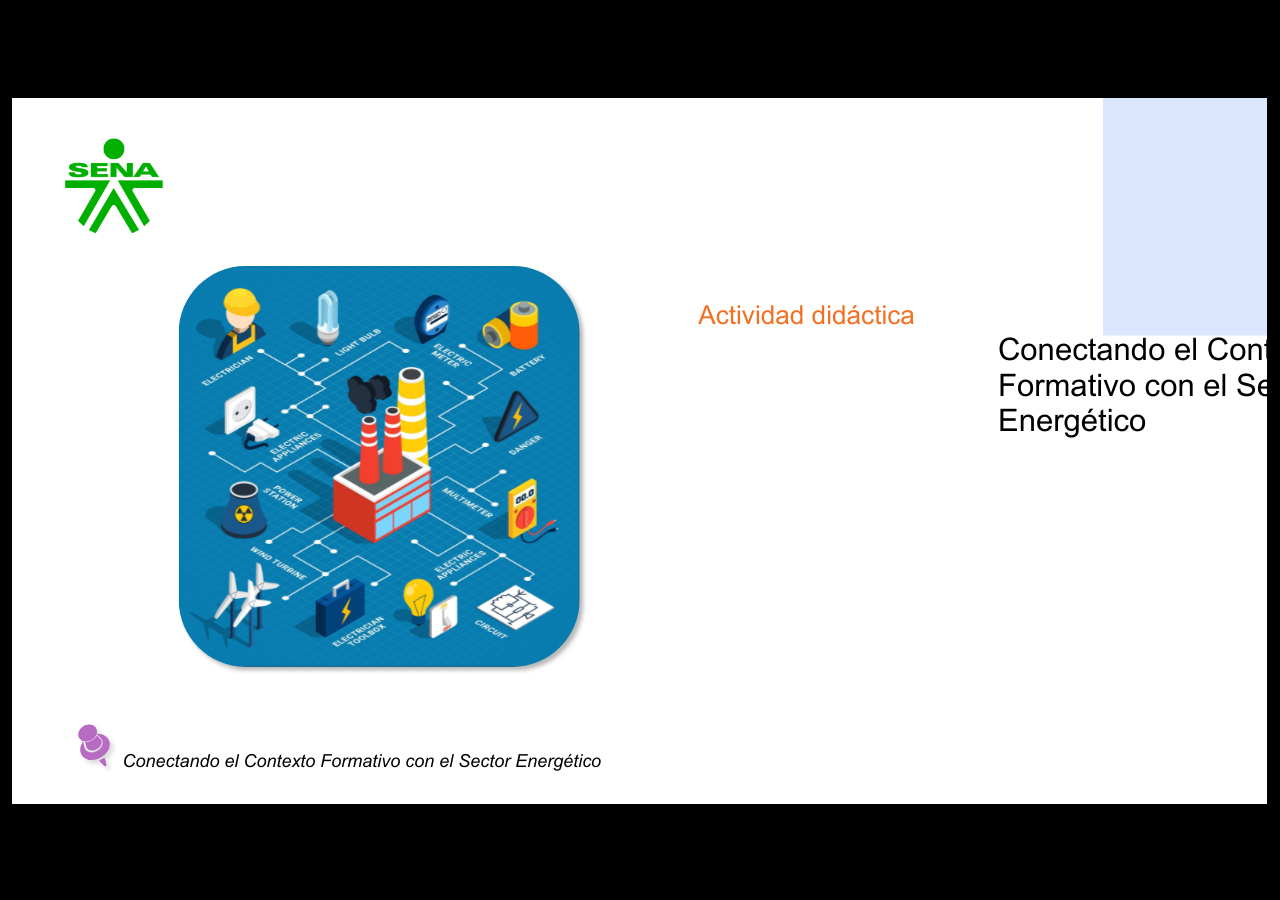
==== actividades/actividad.html @ 7c2fe418 "new dist" ====
﻿<!doctype html>
<html lang="es">
<head>
  <meta charset="utf-8">
  <!-- Creado con Storyline 360 - http://www.articulate.com  -->
  <!-- version: 3.76.30446.0 -->
  <title>AD_CF010_G_E_E</title>
  <meta http-equiv="x-ua-compatible" content="IE=edge"/>
  <meta name="viewport" content="width=device-width,initial-scale=1,user-scalable=no,shrink-to-fit=no,minimal-ui"/>
  <meta name="apple-mobile-web-app-capable" content="yes"/>
  <style>
    html, body { height: 100%; padding: 0; margin: 0 }
    #app { height: 100%; width: 100%; }
  </style>

  <script>
    window.DS = {};
    window.globals = {
      DATA_PATH_BASE: '',
      HAS_FRAME: true,
      HAS_SLIDE: true,

      lmsPresent: false,
      tinCanPresent: false,
      cmi5Present: false,
      aoSupport: false,
      scale: 'show all',
      captureRc: false,
      browserSize: 'optimal',
      bgColor: '#000000',
      features: 'AccessibleVideo,ConnectionMessages,DropIn1,FullScreenToggle,InsertSvgPicture,LayerPresentAsDialog,MultipleQuizTracking,PlayerSpeedControl,StreamingVideo,UpdatedThemeEditor,UseAudioElement,VideoTranscripts',
      themeName: 'classic',
      preloaderColor: '#FFFFFF',
      suppressAnalytics: false,
      productChannel: 'stable',
      publishSource: 'storyline',
      aid: 'aid|5304b41d-7af7-4125-b8d1-83eb222823e2',
      cid: 'c98e04b2-bbe6-4f60-afeb-c662244af3d0',
      playerVersion: '3.76.30446.0',
      publishTimestamp: '2023-07-01T02:31:29.2241817Z',
      maxIosVideoElements: 10,
      connectionSettings: { mode: 'disabled' },

      
      parseParams: function(qs) {
        if (window.globals.parsedParams != null) {
          return window.globals.parsedParams;
        }
        qs = (qs || window.location.search.substr(1)).split('+').join(' ');
        var params = {},
            tokens,
            re = /[?&]?([^=]+)=([^&]*)/g;

        while (tokens = re.exec(qs)) {
          params[decodeURIComponent(tokens[1]).trim()] =
            decodeURIComponent(tokens[2]).trim();
        }
        window.globals.parsedParams = params;
        return params;
      }

    };
  </script>
  <script>
    var isIe11 = ('ActiveXObject' in window || window.MSBlobBuilder != null)
      && window.msCrypto != null && !window.ActiveXObject;
    if (isIe11) {
      window.globals.unsupportedBrowser = true;
      document.write(atob('[base64]'));
    }
  </script>
  
  <script>window.THREE = { };</script>
  
</head>
<body style="background: #000000" class="cs-HTML theme-classic">
  <!-- 360 -->
  <script>!function(){var e,i=/iPhone/i,o=/iPod/i,n=/iPad/i,t=/\biOS-universal(?:.+)Mac\b/i,r=/\bAndroid(?:.+)Mobile\b/i,a=/Android/i,d=/(?:SD4930UR|\bSilk(?:.+)Mobile\b)/i,p=/Silk/i,l=/Windows Phone/i,u=/\bWindows(?:.+)ARM\b/i,b=/BlackBerry/i,s=/BB10/i,c=/Opera Mini/i,f=/\b(CriOS|Chrome)(?:.+)Mobile/i,h=/Mobile(?:.+)Firefox\b/i,v=function(e){return void 0!==e&&"MacIntel"===e.platform&&"number"==typeof e.maxTouchPoints&&e.maxTouchPoints>1&&"undefined"==typeof MSStream};e=function(e){var m={userAgent:"",platform:"",maxTouchPoints:0};e||"undefined"==typeof navigator?"string"==typeof e?m.userAgent=e:e&&e.userAgent&&(m={userAgent:e.userAgent,platform:e.platform,maxTouchPoints:e.maxTouchPoints||0}):m={userAgent:navigator.userAgent,platform:navigator.platform,maxTouchPoints:navigator.maxTouchPoints||0};var g=m.userAgent,y=g.split("[FBAN");void 0!==y[1]&&(g=y[0]),void 0!==(y=g.split("Twitter"))[1]&&(g=y[0]);var A=function(e){return function(i){return i.test(e)}}(g),w={apple:{phone:A(i)&&!A(l),ipod:A(o),tablet:!A(i)&&(A(n)||v(m))&&!A(l),universal:A(t),device:(A(i)||A(o)||A(n)||A(t)||v(m))&&!A(l)},amazon:{phone:A(d),tablet:!A(d)&&A(p),device:A(d)||A(p)},android:{phone:!A(l)&&A(d)||!A(l)&&A(r),tablet:!A(l)&&!A(d)&&!A(r)&&(A(p)||A(a)),device:!A(l)&&(A(d)||A(p)||A(r)||A(a))||A(/\bokhttp\b/i)},windows:{phone:A(l),tablet:A(u),device:A(l)||A(u)},other:{blackberry:A(b),blackberry10:A(s),opera:A(c),firefox:A(h),chrome:A(f),device:A(b)||A(s)||A(c)||A(h)||A(f)},any:!1,phone:!1,tablet:!1};return w.any=w.apple.device||w.android.device||w.windows.device||w.other.device,w.phone=w.apple.phone||w.android.phone||w.windows.phone,w.tablet=w.apple.tablet||w.android.tablet||w.windows.tablet,w}(),"object"==typeof exports&&"undefined"!=typeof module?module.exports=e:"function"==typeof define&&define.amd?define((function(){return e})):this.isMobile=e}();
    window.isMobile.apple.tablet = window.isMobile.apple.tablet ||
      (navigator.platform === 'MacIntel' && navigator.maxTouchPoints > 1);
    window.isMobile.apple.device = window.isMobile.apple.device || window.isMobile.apple.tablet;
    window.isMobile.tablet = window.isMobile.tablet || window.isMobile.apple.tablet;
    window.isMobile.any = window.isMobile.any || window.isMobile.apple.tablet;
  </script>

  <div id="focus-sink" tabindex="-1"></div>

  <div id="preso"></div>
  <script>
    (function() {

      var classTypes = [ 'desktop', 'mobile', 'phone', 'tablet' ];

      var addDeviceClasses = function(prefix, testObj) {
        var curr, i;
        for (i = 0; i < classTypes.length; i++) {
          curr = classTypes[i];
          if (testObj[curr]) {
            document.body.classList.add(prefix + curr);
          }
        }
      };

      var params = window.globals.parseParams(),
          isDevicePreview = params.devicepreview === '1',
          isPhoneOverride = params.deviceType === 'phone' || (isDevicePreview && params.phone == '1'),
          isTabletOverride = (params.deviceType === 'tablet' || isDevicePreview) && !isPhoneOverride,
          isMobileOverride = isPhoneOverride || isTabletOverride;

      var deviceView = {
        desktop: !window.isMobile.any && !isMobileOverride,
        mobile: window.isMobile.any || isMobileOverride,
        phone: isPhoneOverride || (window.isMobile.phone && !isTabletOverride),
        tablet: isTabletOverride || window.isMobile.tablet
      };

      window.globals.deviceView = deviceView;
      window.isMobile.desktop = !window.isMobile.any;
      window.isMobile.mobile = window.isMobile.any;

      addDeviceClasses('view-', deviceView);

    })();
  </script>
  
  <script src='story_content/user.js' type=text/javascript></script>
  <div class="slide-loader"></div>

  <script>
    if (window.globals.deviceView.isMobile) { var doc = document, loader = doc.body.querySelector('.slide-loader'); [ 1, 2, 3 ].forEach(function(n) { var d = doc.createElement('div'); d.style.backgroundColor = window.globals.preloaderColor; d.classList.add('mobile-loader-dot'); d.classList.add('dot' + n); loader.appendChild(d); }); }
  </script>

  <div class="mobile-load-title-overlay" style="display: none">
    <div class="mobile-load-title">AD_CF010_G_E_E</div>
  </div>

  <div class="mobile-chrome-warning"></div>

  
<style>
  .warn-connection-dialog {
    display: none;
    background: transparent;
    pointer-events: none;
    position: fixed;
    left: 0;
    top: 0;
    width: 100%;
    height: 100%;
    z-index: 999;
  }

  .warn-connection-content {
    border-radius: 4px;
    background: white;
    border: 1px solid #E7E7E7;
    color: #333333;
    box-shadow: 0 2px 4px rgba(0, 0, 0, 0.25);
    transition: all 150ms ease-out;
    position: absolute;
    white-space: nowrap;
  }

  .view-phone.is-landscape .warn-connection-content {
    left: 23px;
    bottom: 23px;
  }

  .view-tablet.is-landscape .warn-connection-content {
    left: 50%;
    top: 20px;
    transform: translateX(-50%);
  }

  .is-portrait .warn-connection-content {
    transform: translate(-50%, calc(-100% - 15px));
  }

  .warn-connection-content p {
    display: inline-block;
    margin: 0 8px 0 0;
    line-height: 33px;
    font-size: 11px;
  }

  .warn-connection-content svg {
    position: relative;
    vertical-align: middle;
    margin: 0 2px 2px 8px;
  }

  .view-desktop .warn-connection-content {
    left: 1.5em;
    bottom: 1.5em;
  }

  .view-desktop .warn-connection-content p {
    font-size: 1.1em;
  }

  .is-offline .warn-connection-dialog {
    display: block;
  }

  .is-offline .cs-panel * {
    pointer-events: none !important;
  }

  .is-offline .cs-panel {
    pointer-events: all !important;
  }

  .is-offline #nav-controls * {
    pointer-events: none !important;
  }

  .is-offline #nav-controls {
    pointer-events: all !important;
  }
</style>

<div class="warn-connection-dialog">
  <div class="warn-connection-content">
    <svg width="17" height="15" viewBox="0 0 17 15" xmlns="http://www.w3.org/2000/svg">
      <path fill="#8F0000" stroke="white" d="M16.07,12.98 L15.88,12.23 L9.51,1.21 C8.97,0.26,7.6,0.26,7.06,1.21 L0.69,12.23 C0.15,13.16,0.81,14.36,1.91,14.36 H14.65 C15.47,14.36,16.05,13.7,16.07,12.98 Z"/>
      <path fill="white" stroke="white" d="M8.58,5.5 C8.35,5.28,8.5,5.35,8.21,5.32 C8.09,5.35,7.97,5.49,7.96,5.67 C7.97,5.79,7.98,5.92,7.98,6.04 L7.98,6.04 C7.99,6.17,8,6.31,8.01,6.43 L8.01,6.44 C8.03,6.92,8.06,7.41,8.09,7.9 L8.09,7.9 C8.12,8.39,8.14,8.88,8.17,9.37 C8.17,9.39,8.18,9.42,8.2,9.44 C8.23,9.46,8.25,9.47,8.28,9.47 C8.31,9.47,8.34,9.46,8.35,9.44 C8.37,9.43,8.38,9.4,8.39,9.35 L8.39,9.34 C8.39,9.24,8.4,9.15,8.4,9.05 L8.4,9.05 C8.41,8.96,8.41,8.86,8.42,8.75 C8.43,8.44,8.45,8.12,8.47,7.81 L8.47,7.81 C8.49,7.49,8.51,7.18,8.53,6.87 C8.55,6.46,8.56,6.05,8.59,5.64 L8.6,5.62 C8.6,5.57,8.59,5.53,8.58,5.5 L8.21,5.32 Z"/>
      <circle fill="white" stroke="white" cx="8.3" cy="11.35" r="0.3"/>
    </svg>
    <p>You are offline. Trying to reconnect...</p>
  </div>
</div>

<script>
  (function() {
    window.DS.connection = {
      warningShown: false,
      assets: {},
      loadingAssetGroup: false,
      retryDelay: 500
    };

    var connectionSettings = window.globals.connectionSettings || {};

    // The `window.globals.features` variable must be set in `webpack.dev.config` when testing locally - it is not enough
    // to have it in the data - but it must be set there as well.
    var useConnectionMessages = window.AbortController != null &&
      window.location.protocol != 'file:' &&
      window.globals.features.indexOf('ConnectionMessages') != -1 &&
      connectionSettings.mode === 'normal';

    window.DS.connection.useConnectionMessages = useConnectionMessages

    var assetCount = 0;
    var checkLoadedId;


    if (useConnectionMessages && connectionSettings != null) {
      var contentEl = document.querySelector('.warn-connection-content');
      var messageEl = contentEl.querySelector('p')

      if (connectionSettings.useDarkTheme) {
        contentEl.style.borderColor = '#BABBBA';
        contentEl.style.backgroundColor = '#282828';
        contentEl.style.color = '#FFFFFF';
      }

      if (connectionSettings.message != null) {
        messageEl.textContent = window.decodeURIComponent(connectionSettings.message);
      }
    }

    function checkAssetsReady() {
      for (var i in DS.connection.assets) {
        if (!DS.connection.assets[i].success) {
          return false;
        }
      }
      return true;
    }

    function stopAssetGroup() {
      if (!useConnectionMessages) { return; }

      assetCount = 0;

      DS.connection.oldAssetGroup = DS.connection.assets;
      DS.connection.assets = {};
      DS.connection.loadingAssetGroup = false;
      clearInterval(checkLoadedId);
    }

    function startAssetGroup() {
      if (!useConnectionMessages) { return; }
      var ticks = 0;
      clearInterval(checkLoadedId);
      checkLoadedId = setInterval(function() {
        var loaded = 0;
        if (assetCount === 0 && loaded === 0) {
          clearInterval(checkLoadedId);
          return;
        }

        for (var i in DS.connection.assets) {
          if (DS.connection.assets[i].success) {
            loaded++;
          }
        }

        if (assetCount === loaded && checkAssetsReady()) {
          for (var i in DS.connection.assets) {
            if (DS.connection.assets[i].action) {
              DS.connection.assets[i].action();
            }
          }
          hideWarning();
          stopAssetGroup();
        }
      }, 100)
    }

    function requiredAsset(url, action, retry, type) {
      if (!useConnectionMessages) { return; }
      if (DS.connection.assets[url]) { return; }

      DS.connection.assets[url] = {
        success: false, action: action, retry: retry, type: type
      };
      assetCount = Object.keys(DS.connection.assets).length;
      if (!DS.connection.loadingAssetGroup) {
        startAssetGroup();
      }
      DS.connection.loadingAssetGroup = true;
    }

    function assetLoaded(url) {
      if (!useConnectionMessages) { return; }
      if (DS.connection.assets[url]) {
        DS.connection.assets[url].success = true;
      }
    }

    function assetFailed(url) {
      if (!useConnectionMessages) { return; }
      if (!DS.connection.assets[url]) {
        if (/\.js$/.test(url)) {
          setTimeout(function() {
            if (DS.connection.lastSlideLoaded != null) {
              DS.connection.lastSlideLoaded();
            }
          }, DS.connection.retryDelay);
        }
        return;
      }
      if (!DS.connection.warningShown) { showWarning(); }
      if (DS.connection.assets[url].retry) {
        setTimeout(function() {
          if (!DS.connection.assets[url].success) {
            DS.connection.assets[url].retry()
          }
        }, DS.connection.retryDelay);
      }
    }

    function hideWarning() {
      document.body.classList.remove('is-offline');
      DS.connection.warningShown = false;
    }
    DS.connection.hideWarning = hideWarning

    function showWarning(btn) {
      document.body.classList.add('is-offline')
      DS.connection.warningShown = true;
      updateWarningPosition();
    }

    function updateWarningPosition() {
      if (!DS.connection.warningShown) {
        return;
      }

      var isPortrait = document.body.classList.contains('is-portrait');
      var warningEl = document.querySelector('.warn-connection-content');

      if (isPortrait) {
        var slide = document.querySelector('.primary-slide');
        var slideRect = slide.getBoundingClientRect();

        warningEl.style.top = `${slideRect.top}px`
        warningEl.style.left = `${slideRect.left + slideRect.width / 2}px`
      } else {
        warningEl.style.top = null;
        warningEl.style.left = null;
      }

      window.requestAnimationFrame(updateWarningPosition);
    }

    // these will all be noops if the feature flag isn't set in
    // the data and `window.globals.features`
    DS.connection.requiredAsset = requiredAsset;
    DS.connection.assetLoaded = assetLoaded;
    DS.connection.assetFailed = assetFailed;
    DS.connection.stopAssetGroup = stopAssetGroup;
    DS.connection.startAssetGroup = startAssetGroup;
  })();
</script>


  <script>
    
    if (window.autoSpider && window.vInterfaceObject) {
      document.querySelector('.mobile-load-title-overlay').style.display = 'none';
    }
  </script>

  

  <link rel="stylesheet" href="html5/data/css/output.min.css" data-noprefix/>
</body>
<script src="html5/lib/scripts/bootstrapper.min.js"></script>
</html>
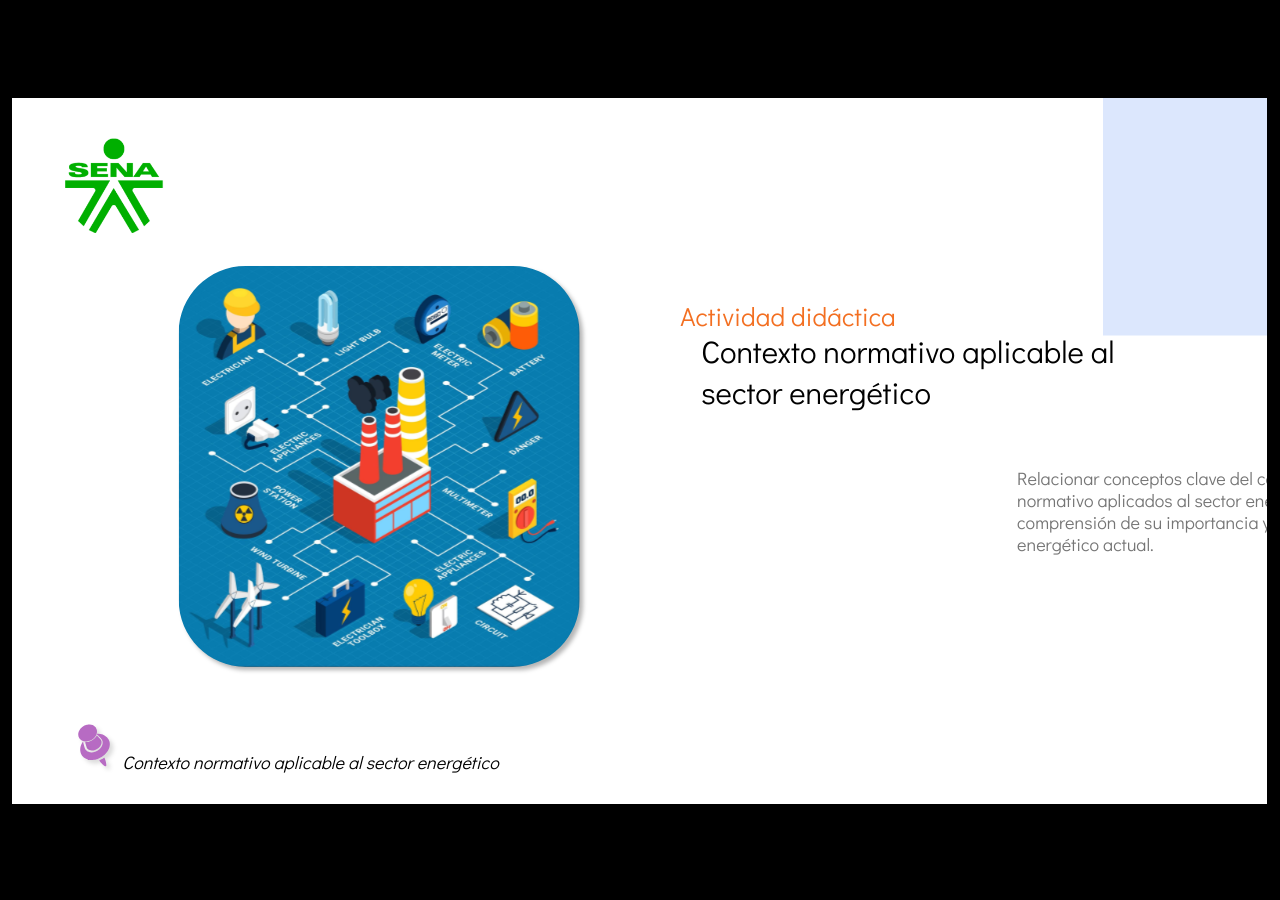
==== commit 07fe39f5: "new dist" ====
--- a/actividades/actividad.html
+++ b/actividades/actividad.html
@@ -3,8 +3,8 @@
 <head>
   <meta charset="utf-8">
   <!-- Creado con Storyline 360 - http://www.articulate.com  -->
-  <!-- version: 3.76.30446.0 -->
-  <title>AD_CF010_G_E_E</title>
+  <!-- version: 3.75.30269.0 -->
+  <title>Actividad did&#225;ctica</title>
   <meta http-equiv="x-ua-compatible" content="IE=edge"/>
   <meta name="viewport" content="width=device-width,initial-scale=1,user-scalable=no,shrink-to-fit=no,minimal-ui"/>
   <meta name="apple-mobile-web-app-capable" content="yes"/>
@@ -28,7 +28,7 @@
       captureRc: false,
       browserSize: 'optimal',
       bgColor: '#000000',
-      features: 'AccessibleVideo,ConnectionMessages,DropIn1,FullScreenToggle,InsertSvgPicture,LayerPresentAsDialog,MultipleQuizTracking,PlayerSpeedControl,StreamingVideo,UpdatedThemeEditor,UseAudioElement,VideoTranscripts',
+      features: 'AccessibleVideo,BackgroundAudio,ConnectionMessages,FullScreenToggle,InsertSvgPicture,LayerPresentAsDialog,MultipleQuizTracking,PlayerSpeedControl,StreamingVideo,UpdatedThemeEditor,UseAudioElement,VideoTranscripts',
       themeName: 'classic',
       preloaderColor: '#FFFFFF',
       suppressAnalytics: false,
@@ -36,10 +36,10 @@
       publishSource: 'storyline',
       aid: 'aid|5304b41d-7af7-4125-b8d1-83eb222823e2',
       cid: 'c98e04b2-bbe6-4f60-afeb-c662244af3d0',
-      playerVersion: '3.76.30446.0',
-      publishTimestamp: '2023-07-01T02:31:29.2241817Z',
+      playerVersion: '3.75.30269.0',
+      publishTimestamp: '2023-08-30T04:48:23.4364827Z',
       maxIosVideoElements: 10,
-      connectionSettings: { mode: 'disabled' },
+      connectionSettings: { },
 
       
       parseParams: function(qs) {
@@ -131,7 +131,7 @@
   </script>
 
   <div class="mobile-load-title-overlay" style="display: none">
-    <div class="mobile-load-title">AD_CF010_G_E_E</div>
+    <div class="mobile-load-title">Actividad did&#225;ctica</div>
   </div>
 
   <div class="mobile-chrome-warning"></div>
@@ -239,20 +239,22 @@
       retryDelay: 500
     };
 
-    var connectionSettings = window.globals.connectionSettings || {};
+    // @TODO this is POC code and can be cleaned up a bit more if we move forward
+    // with the feature
+
+
 
     // The `window.globals.features` variable must be set in `webpack.dev.config` when testing locally - it is not enough
     // to have it in the data - but it must be set there as well.
     var useConnectionMessages = window.AbortController != null &&
       window.location.protocol != 'file:' &&
-      window.globals.features.indexOf('ConnectionMessages') != -1 &&
-      connectionSettings.mode === 'normal';
+      window.globals.features.indexOf('ConnectionMessages') != -1;
 
     window.DS.connection.useConnectionMessages = useConnectionMessages
 
     var assetCount = 0;
     var checkLoadedId;
-
+    var connectionSettings = window.globals.connectionSettings;
 
     if (useConnectionMessages && connectionSettings != null) {
       var contentEl = document.querySelector('.warn-connection-content');
--- a/actividades/html5/data/css/output.min.css
+++ b/actividades/html5/data/css/output.min.css
@@ -1,54 +1,54 @@
 @font-face {
-  font-family: 'Open SansBold CharsBoldE5BE65F2';
+  font-family: 'Open SansBold CharsBold515BF802';
   src: url('[data-uri]');
   font-style: normal;
   font-weight: normal;
 }
 @font-face {
-  font-family: 'Open Sans Charset1_ 63Q51E30D50';
-  src: url('[data-uri]');
-  font-style: normal;
-  font-weight: normal;
-}
-@font-face {
-  font-family: 'Arial Charset1_ 5opXb2dBAB4020E';
-  src: url('[data-uri]');
-  font-style: normal;
-  font-weight: normal;
-}
-@font-face {
-  font-family: 'ArialItalic CharsItalic60BA0A0E';
-  src: url('[data-uri]');
-  font-style: normal;
-  font-weight: normal;
-}
-@font-face {
-  font-family: 'RobotoBold Charset1BoldFA7C26E6';
+  font-family: 'Open Sans Charset1_ 6dO46BF0E78';
+  src: url('[data-uri]');
+  font-style: normal;
+  font-weight: normal;
+}
+@font-face {
+  font-family: 'Didact Gothic Charset1_52B9BDCC';
+  src: url('[data-uri]');
+  font-style: normal;
+  font-weight: normal;
+}
+@font-face {
+  font-family: 'Didact GothicItalItalicBECBE549';
+  src: url('[data-uri]');
+  font-style: normal;
+  font-weight: normal;
+}
+@font-face {
+  font-family: 'RobotoBold Charset1BoldDFDC7D1C';
   src: url('[data-uri]');
   font-style: normal;
   font-weight: normal;
 }
 @font-face {
-  font-family: 'ArialBold Charset1_BoldB90F60A4';
-  src: url('[data-uri]');
-  font-style: normal;
-  font-weight: normal;
-}
-@font-face {
-  font-family: 'Roboto Charset1_ 5mj6bH82C80016';
+  font-family: 'Didact GothicBold CBold972CD90F';
+  src: url('[data-uri]');
+  font-style: normal;
+  font-weight: normal;
+}
+@font-face {
+  font-family: 'Roboto Charset1_ 6Cle7a9E578483';
   src: url('[data-uri]');
   font-style: normal;
   font-weight: normal;
 }
 @font-face {
-  font-family: 'Arial Charset0_v8wz5YMo9EE9FF07';
-  src: url('[data-uri]');
-  font-style: normal;
-  font-weight: normal;
-}
-@font-face {
-  font-family: 'ArialItalic CharsItalicBB837691';
-  src: url('[data-uri]